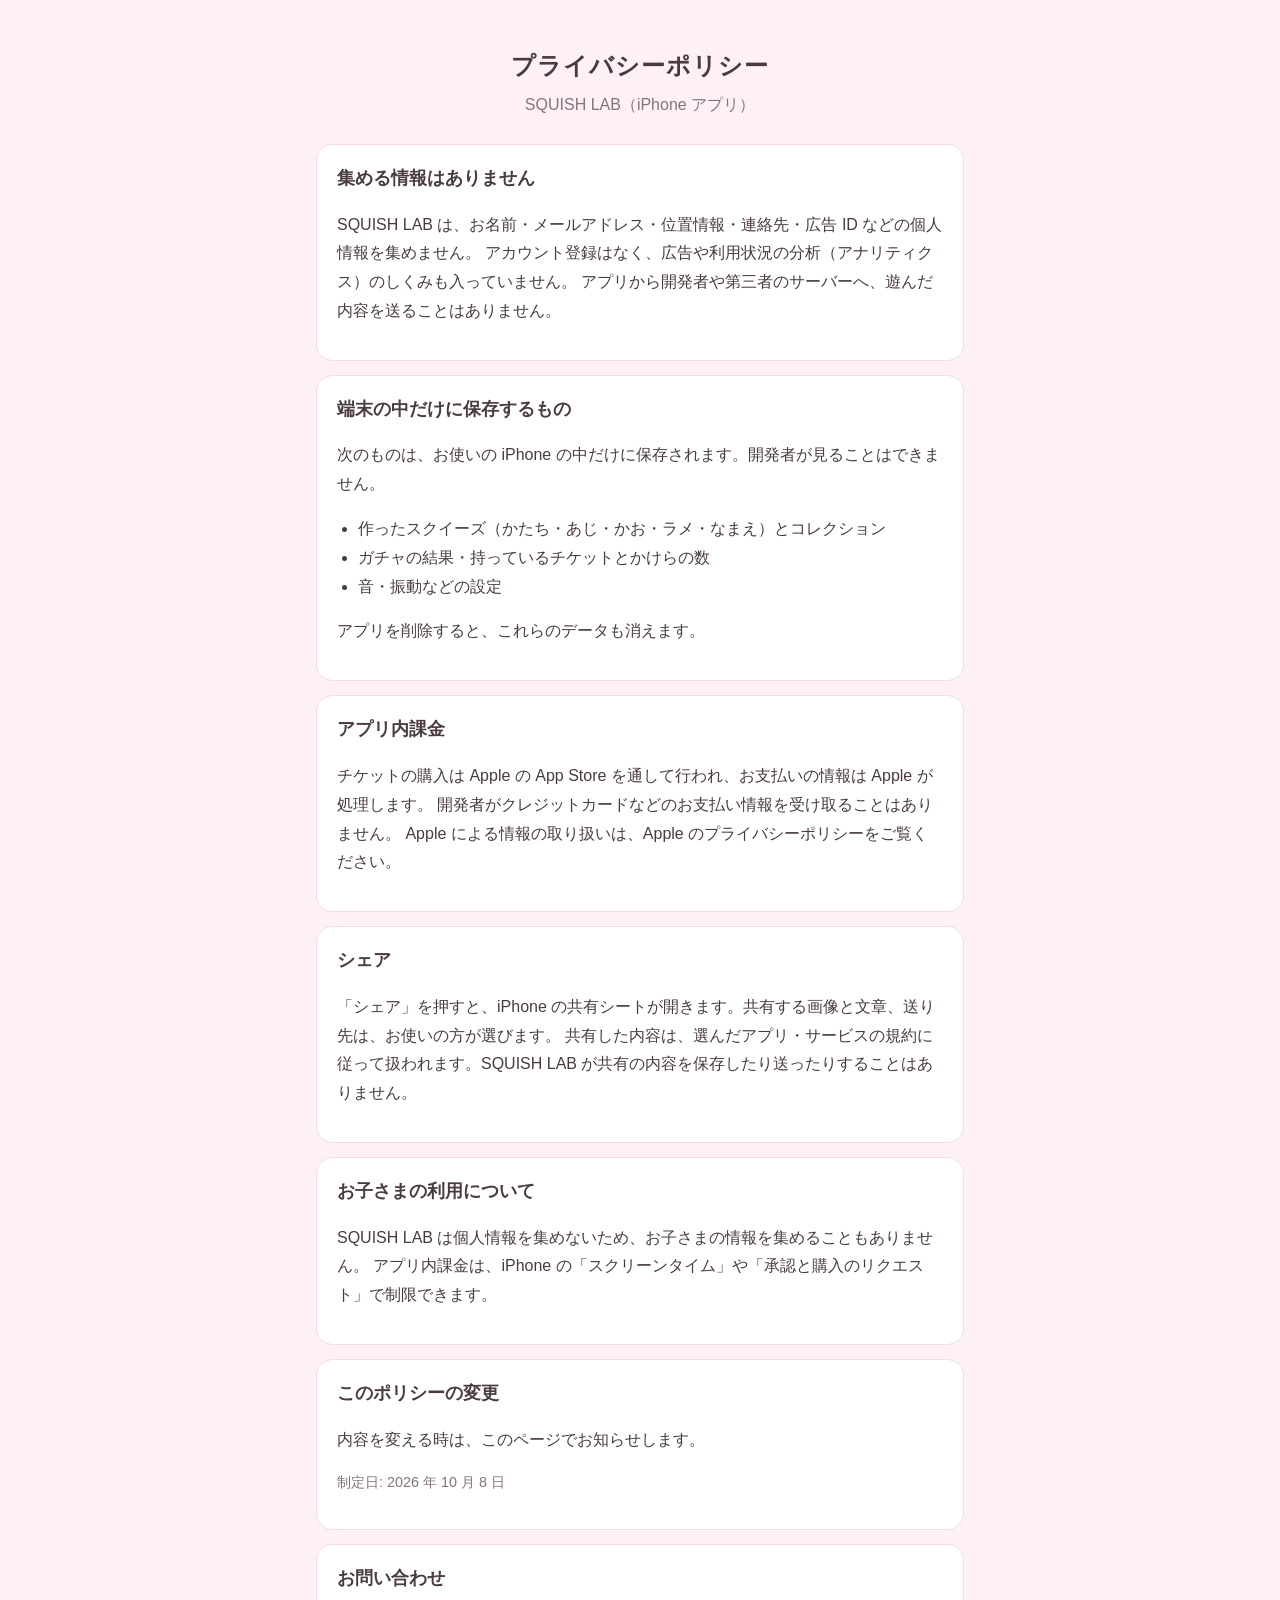
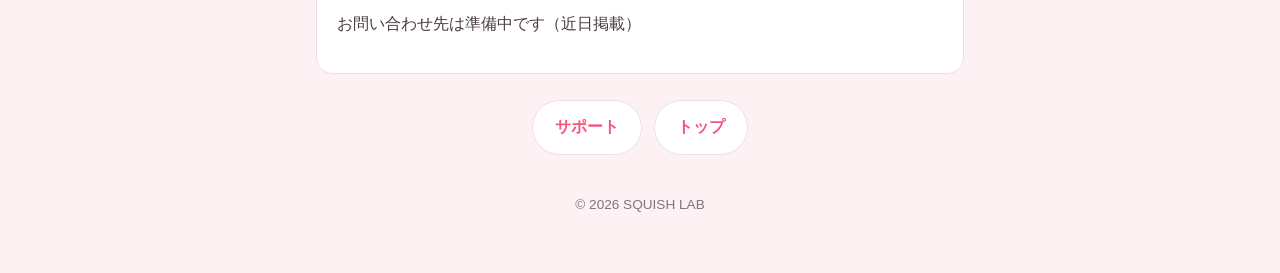
==== privacy.html @ 9c4bca0d "SQUISH LAB の公開ページ（トップ・サポート・プライバシーポリシー） Co-Authored-By: Claude Opus 5.5 <noreply@anthropic.com>" ====
<!doctype html>
<html lang="ja">
<head>
<meta charset="utf-8">
<meta name="viewport" content="width=device-width, initial-scale=1">
<title>プライバシーポリシー | SQUISH LAB</title>
<link rel="icon" href="icon.png">
<link rel="stylesheet" href="style.css">
</head>
<body>
<main>
  <header class="top">
    <h1>プライバシーポリシー</h1>
    <p class="lead">SQUISH LAB（iPhone アプリ）</p>
  </header>

  <section>
    <h2>集める情報はありません</h2>
    <p>SQUISH LAB は、お名前・メールアドレス・位置情報・連絡先・広告 ID などの個人情報を集めません。
      アカウント登録はなく、広告や利用状況の分析（アナリティクス）のしくみも入っていません。
      アプリから開発者や第三者のサーバーへ、遊んだ内容を送ることはありません。</p>
  </section>

  <section>
    <h2>端末の中だけに保存するもの</h2>
    <p>次のものは、お使いの iPhone の中だけに保存されます。開発者が見ることはできません。</p>
    <ul>
      <li>作ったスクイーズ（かたち・あじ・かお・ラメ・なまえ）とコレクション</li>
      <li>ガチャの結果・持っているチケットとかけらの数</li>
      <li>音・振動などの設定</li>
    </ul>
    <p>アプリを削除すると、これらのデータも消えます。</p>
  </section>

  <section>
    <h2>アプリ内課金</h2>
    <p>チケットの購入は Apple の App Store を通して行われ、お支払いの情報は Apple が処理します。
      開発者がクレジットカードなどのお支払い情報を受け取ることはありません。
      Apple による情報の取り扱いは、Apple のプライバシーポリシーをご覧ください。</p>
  </section>

  <section>
    <h2>シェア</h2>
    <p>「シェア」を押すと、iPhone の共有シートが開きます。共有する画像と文章、送り先は、お使いの方が選びます。
      共有した内容は、選んだアプリ・サービスの規約に従って扱われます。SQUISH LAB が共有の内容を保存したり送ったりすることはありません。</p>
  </section>

  <section>
    <h2>お子さまの利用について</h2>
    <p>SQUISH LAB は個人情報を集めないため、お子さまの情報を集めることもありません。
      アプリ内課金は、iPhone の「スクリーンタイム」や「承認と購入のリクエスト」で制限できます。</p>
  </section>

  <section>
    <h2>このポリシーの変更</h2>
    <p>内容を変える時は、このページでお知らせします。</p>
    <p class="muted">制定日: 2026 年 10 月 8 日</p>
  </section>

  <section>
    <h2>お問い合わせ</h2>
    <p>お問い合わせ先は準備中です（近日掲載）</p><!-- TODO: サポートのメールアドレスが決まったら mailto リンクに置き換える -->
  </section>

  <nav class="links">
    <a class="button soft" href="support.html">サポート</a>
    <a class="button soft" href="index.html">トップ</a>
  </nav>
  <footer>© 2026 SQUISH LAB</footer>
</main>
</body>
</html>
---- style.css ----
/* SQUISH LAB — サポートページ共通（アプリと同じやさしいピンク） */
:root {
  --bg: #fdf1f3;
  --card: #ffffff;
  --ink: #4a3b40;
  --sub: #85737a;
  --accent: #f0567e;
  --line: #f3dde3;
}
@media (prefers-color-scheme: dark) {
  :root { --bg: #241b1e; --card: #30252a; --ink: #f6eaee; --sub: #c4b1b8; --accent: #ff7a9c; --line: #43343a; }
}
* { box-sizing: border-box; }
html { -webkit-text-size-adjust: 100%; }
body {
  margin: 0; background: var(--bg); color: var(--ink);
  font-family: -apple-system, BlinkMacSystemFont, "Hiragino Sans", "Hiragino Kaku Gothic ProN", "Noto Sans JP", sans-serif;
  line-height: 1.8; font-size: 16px;
}
main { max-width: 680px; margin: 0 auto; padding: 32px 16px 56px; }
header.top { text-align: center; margin-bottom: 24px; }
header.top img { width: 96px; height: 96px; border-radius: 22px; box-shadow: 0 6px 20px rgba(240, 86, 126, .18); }
h1 { font-size: 1.5rem; margin: 12px 0 4px; letter-spacing: .04em; }
h2 { font-size: 1.1rem; margin: 0 0 8px; }
.lead { color: var(--sub); margin: 0; }
section, details { background: var(--card); border: 1px solid var(--line); border-radius: 16px; padding: 18px 20px; margin: 14px 0; }
details summary { cursor: pointer; font-weight: 600; list-style: none; }
details summary::-webkit-details-marker { display: none; }
details summary::before { content: "＋"; color: var(--accent); margin-right: 8px; }
details[open] summary::before { content: "－"; }
details p, details ul { margin: 10px 0 0; }
ul { padding-left: 1.3em; }
a { color: var(--accent); }
.button { display: inline-block; background: var(--accent); color: #fff; text-decoration: none; font-weight: 600; padding: 12px 22px; border-radius: 999px; margin: 6px 4px; }
.button.soft { background: var(--card); color: var(--accent); border: 1px solid var(--line); }
nav.links { text-align: center; margin-top: 20px; }
footer { text-align: center; color: var(--sub); font-size: .85rem; margin-top: 32px; }
table { border-collapse: collapse; width: 100%; font-size: .95rem; }
td, th { border-bottom: 1px solid var(--line); padding: 6px 4px; text-align: left; }
.muted { color: var(--sub); font-size: .9rem; }
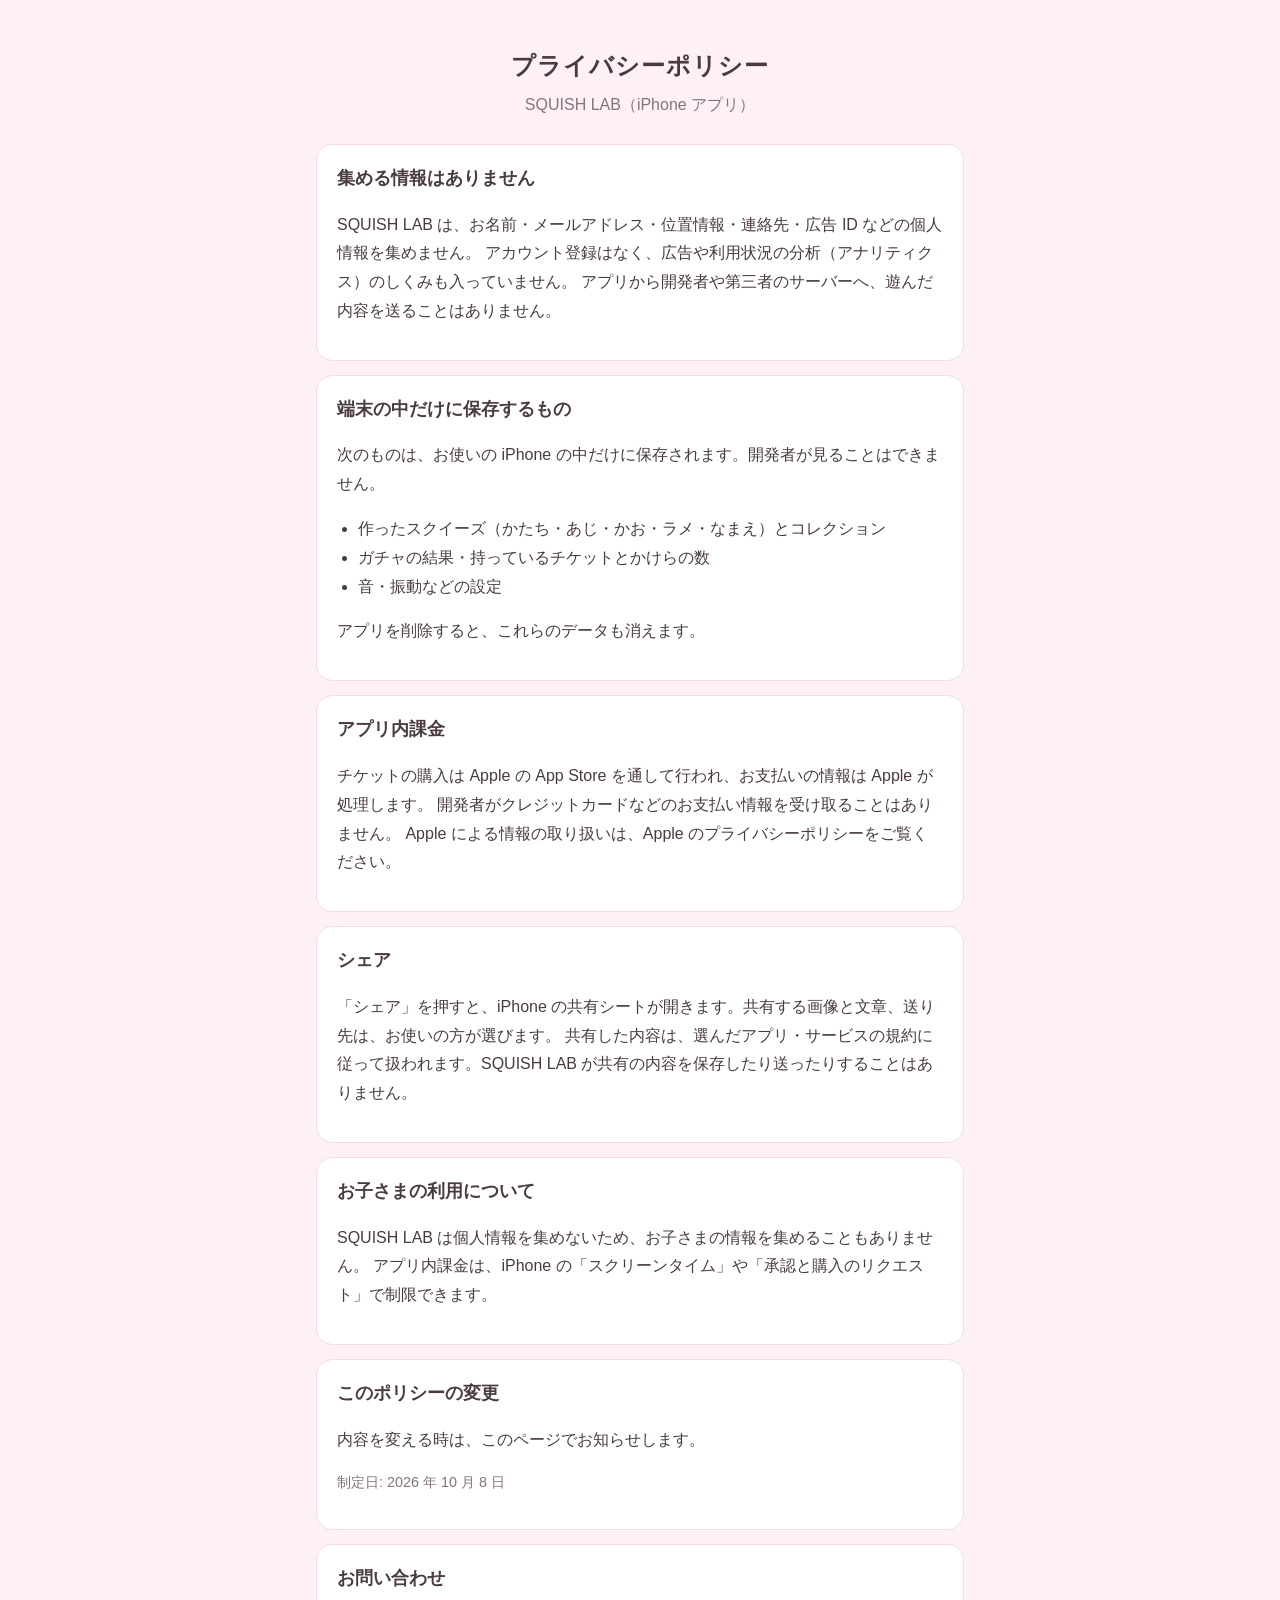
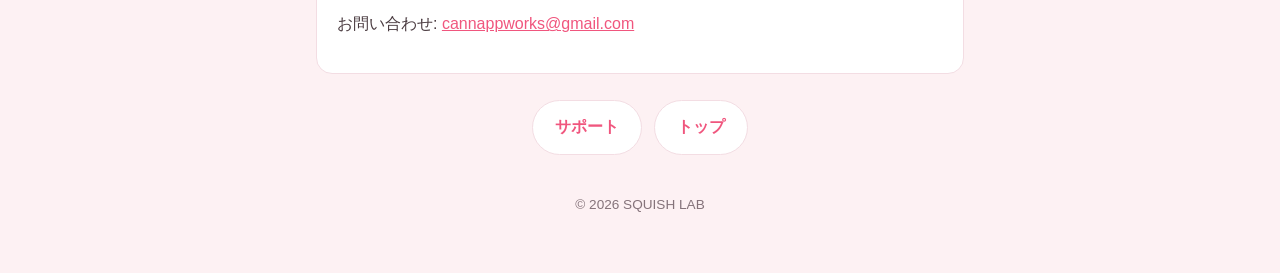
==== commit 68c14329: "問い合わせ先のメールアドレスを掲載" ====
--- a/privacy.html
+++ b/privacy.html
@@ -59,7 +59,7 @@
 
   <section>
     <h2>お問い合わせ</h2>
-    <p>お問い合わせ先は準備中です（近日掲載）</p><!-- TODO: サポートのメールアドレスが決まったら mailto リンクに置き換える -->
+    <p>お問い合わせ: <a href="mailto:cannappworks@gmail.com?subject=SQUISH%20LAB">cannappworks@gmail.com</a></p>
   </section>
 
   <nav class="links">
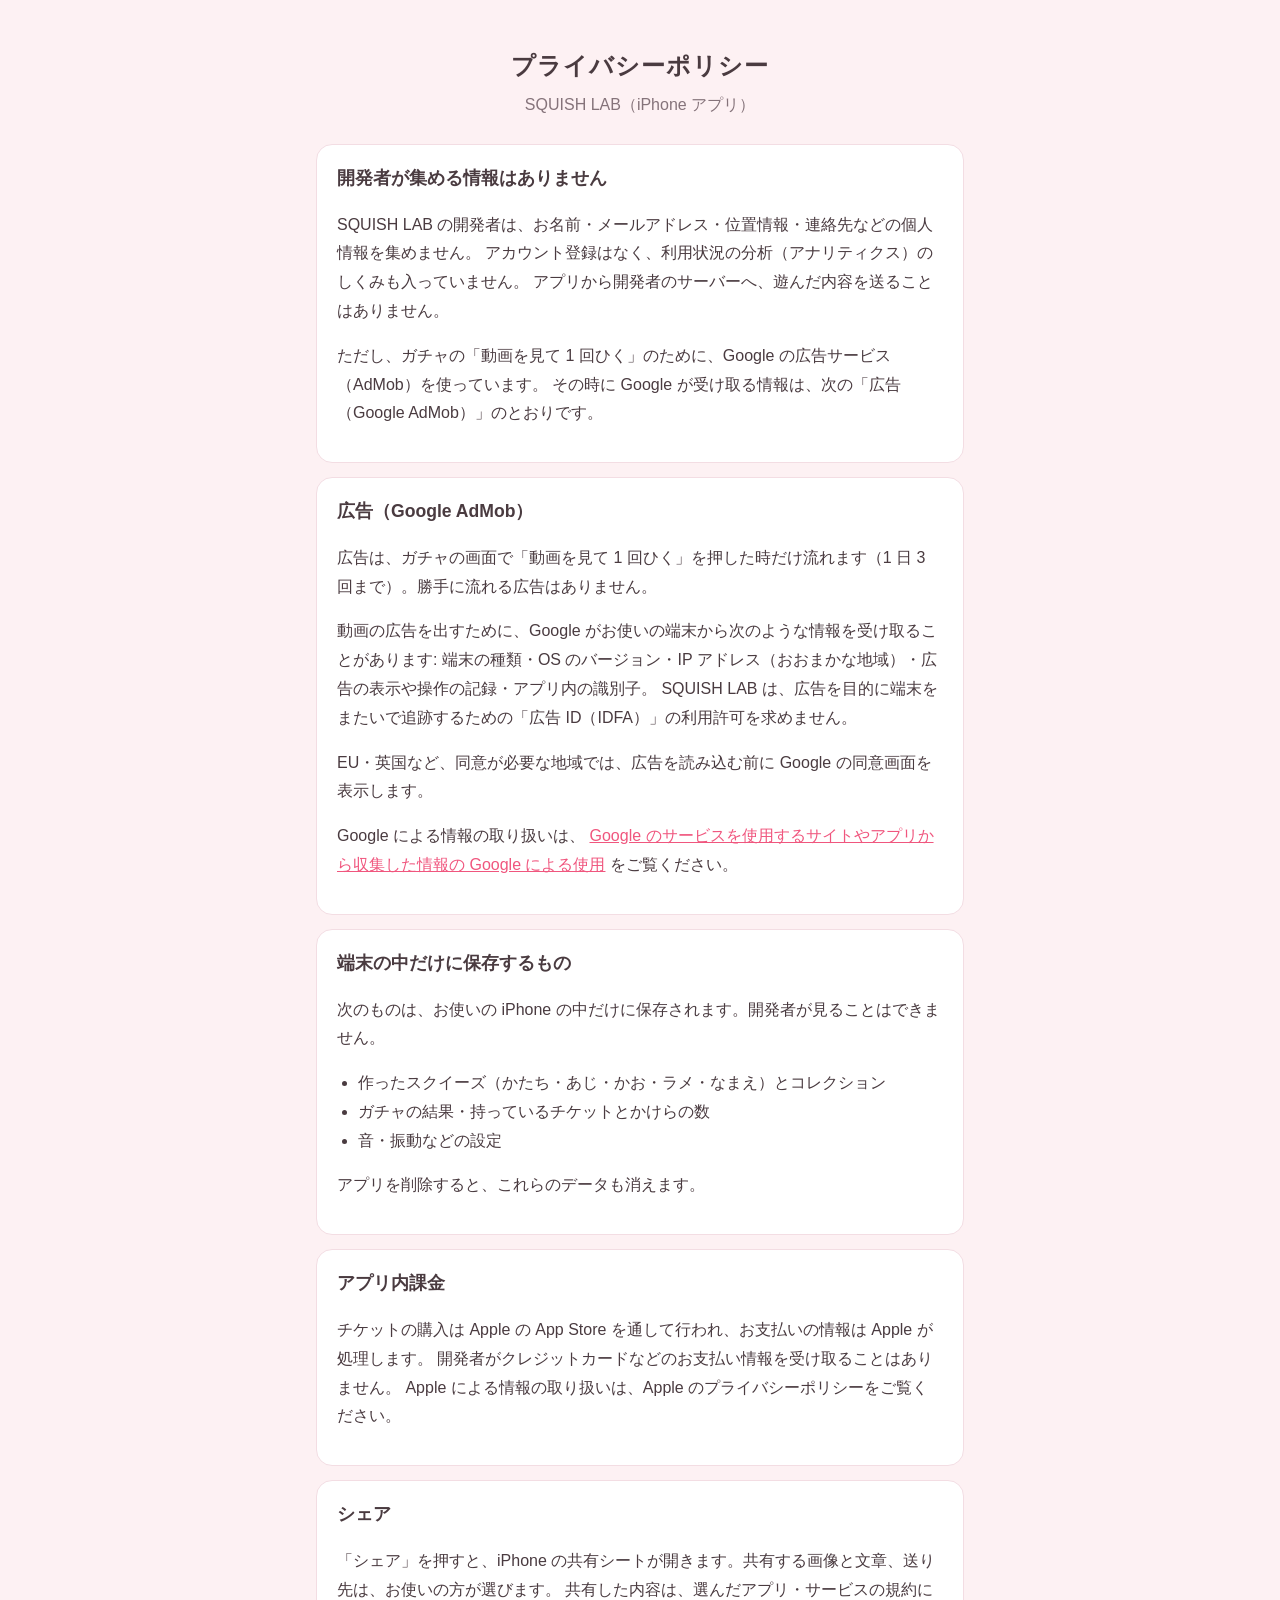
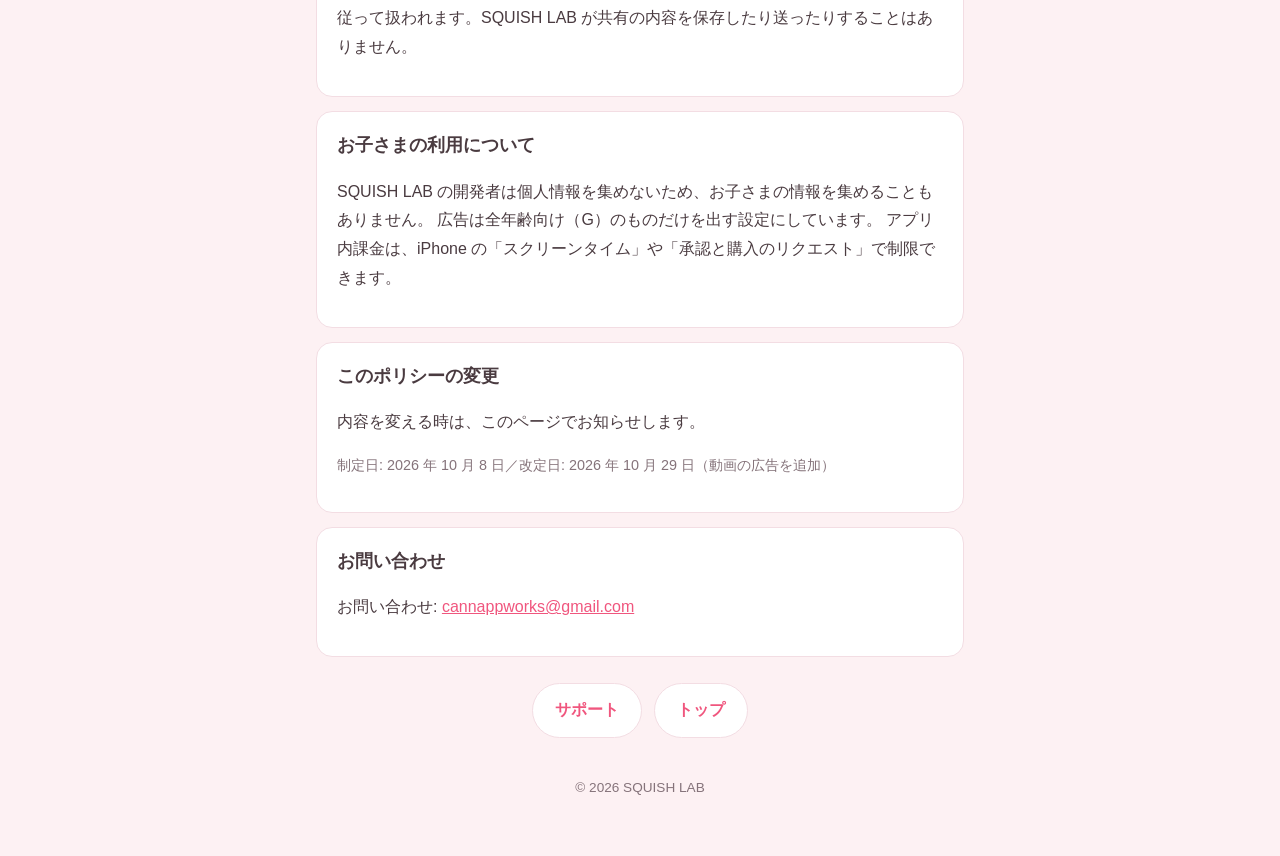
==== commit bfc8c835: "プライバシーポリシー: ガチャの「動画を見て 1 回ひく」（Google AdMob）を追加 Co-Authored-By: Claude Opus 5.5 <noreply@anthropic.co" ====
--- a/privacy.html
+++ b/privacy.html
@@ -15,10 +15,24 @@
   </header>
 
   <section>
-    <h2>集める情報はありません</h2>
-    <p>SQUISH LAB は、お名前・メールアドレス・位置情報・連絡先・広告 ID などの個人情報を集めません。
-      アカウント登録はなく、広告や利用状況の分析（アナリティクス）のしくみも入っていません。
-      アプリから開発者や第三者のサーバーへ、遊んだ内容を送ることはありません。</p>
+    <h2>開発者が集める情報はありません</h2>
+    <p>SQUISH LAB の開発者は、お名前・メールアドレス・位置情報・連絡先などの個人情報を集めません。
+      アカウント登録はなく、利用状況の分析（アナリティクス）のしくみも入っていません。
+      アプリから開発者のサーバーへ、遊んだ内容を送ることはありません。</p>
+    <p>ただし、ガチャの「動画を見て 1 回ひく」のために、Google の広告サービス（AdMob）を使っています。
+      その時に Google が受け取る情報は、次の「広告（Google AdMob）」のとおりです。</p>
+  </section>
+
+  <section>
+    <h2>広告（Google AdMob）</h2>
+    <p>広告は、ガチャの画面で「動画を見て 1 回ひく」を押した時だけ流れます（1 日 3 回まで）。勝手に流れる広告はありません。</p>
+    <p>動画の広告を出すために、Google がお使いの端末から次のような情報を受け取ることがあります:
+      端末の種類・OS のバージョン・IP アドレス（おおまかな地域）・広告の表示や操作の記録・アプリ内の識別子。
+      SQUISH LAB は、広告を目的に端末をまたいで追跡するための「広告 ID（IDFA）」の利用許可を求めません。</p>
+    <p>EU・英国など、同意が必要な地域では、広告を読み込む前に Google の同意画面を表示します。</p>
+    <p>Google による情報の取り扱いは、
+      <a href="https://policies.google.com/technologies/partner-sites?hl=ja">Google のサービスを使用するサイトやアプリから収集した情報の Google による使用</a>
+      をご覧ください。</p>
   </section>
 
   <section>
@@ -47,14 +61,15 @@
 
   <section>
     <h2>お子さまの利用について</h2>
-    <p>SQUISH LAB は個人情報を集めないため、お子さまの情報を集めることもありません。
+    <p>SQUISH LAB の開発者は個人情報を集めないため、お子さまの情報を集めることもありません。
+      広告は全年齢向け（G）のものだけを出す設定にしています。
       アプリ内課金は、iPhone の「スクリーンタイム」や「承認と購入のリクエスト」で制限できます。</p>
   </section>
 
   <section>
     <h2>このポリシーの変更</h2>
     <p>内容を変える時は、このページでお知らせします。</p>
-    <p class="muted">制定日: 2026 年 10 月 8 日</p>
+    <p class="muted">制定日: 2026 年 10 月 8 日／改定日: 2026 年 10 月 29 日（動画の広告を追加）</p>
   </section>
 
   <section>
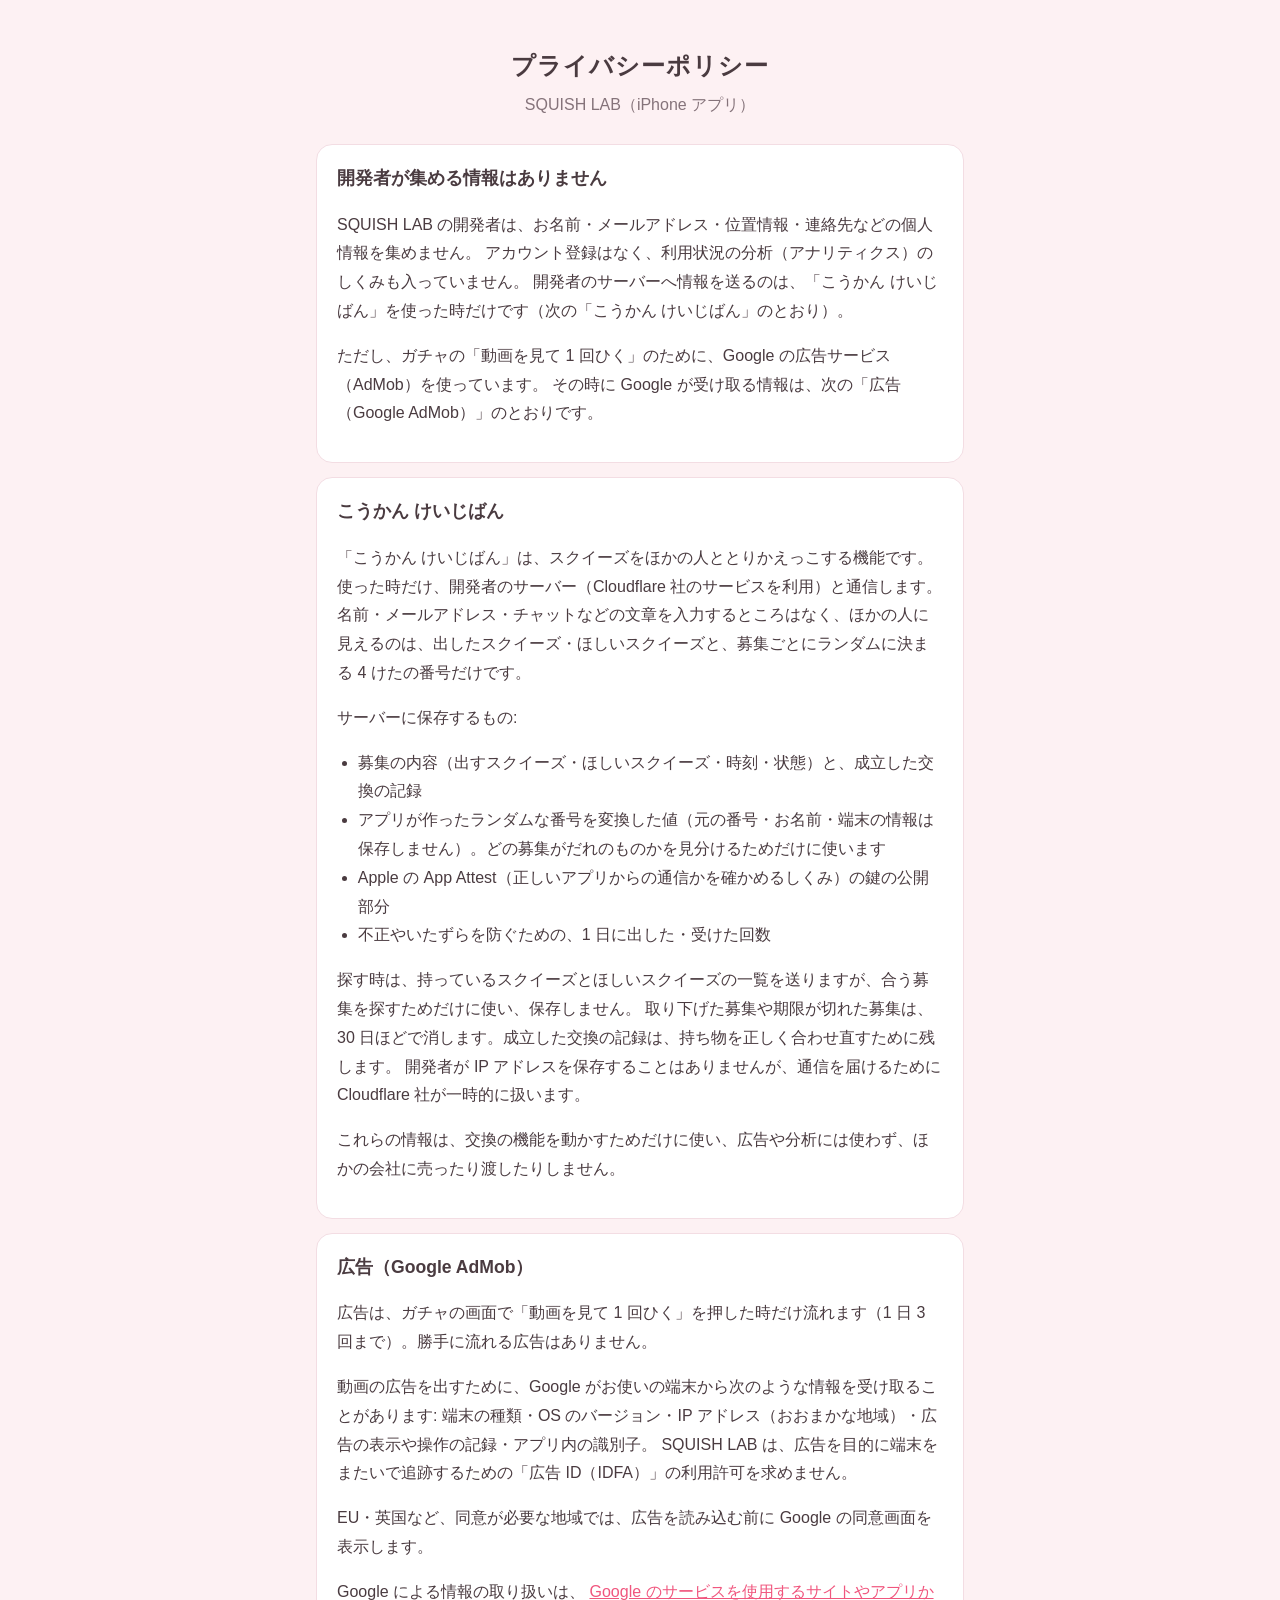
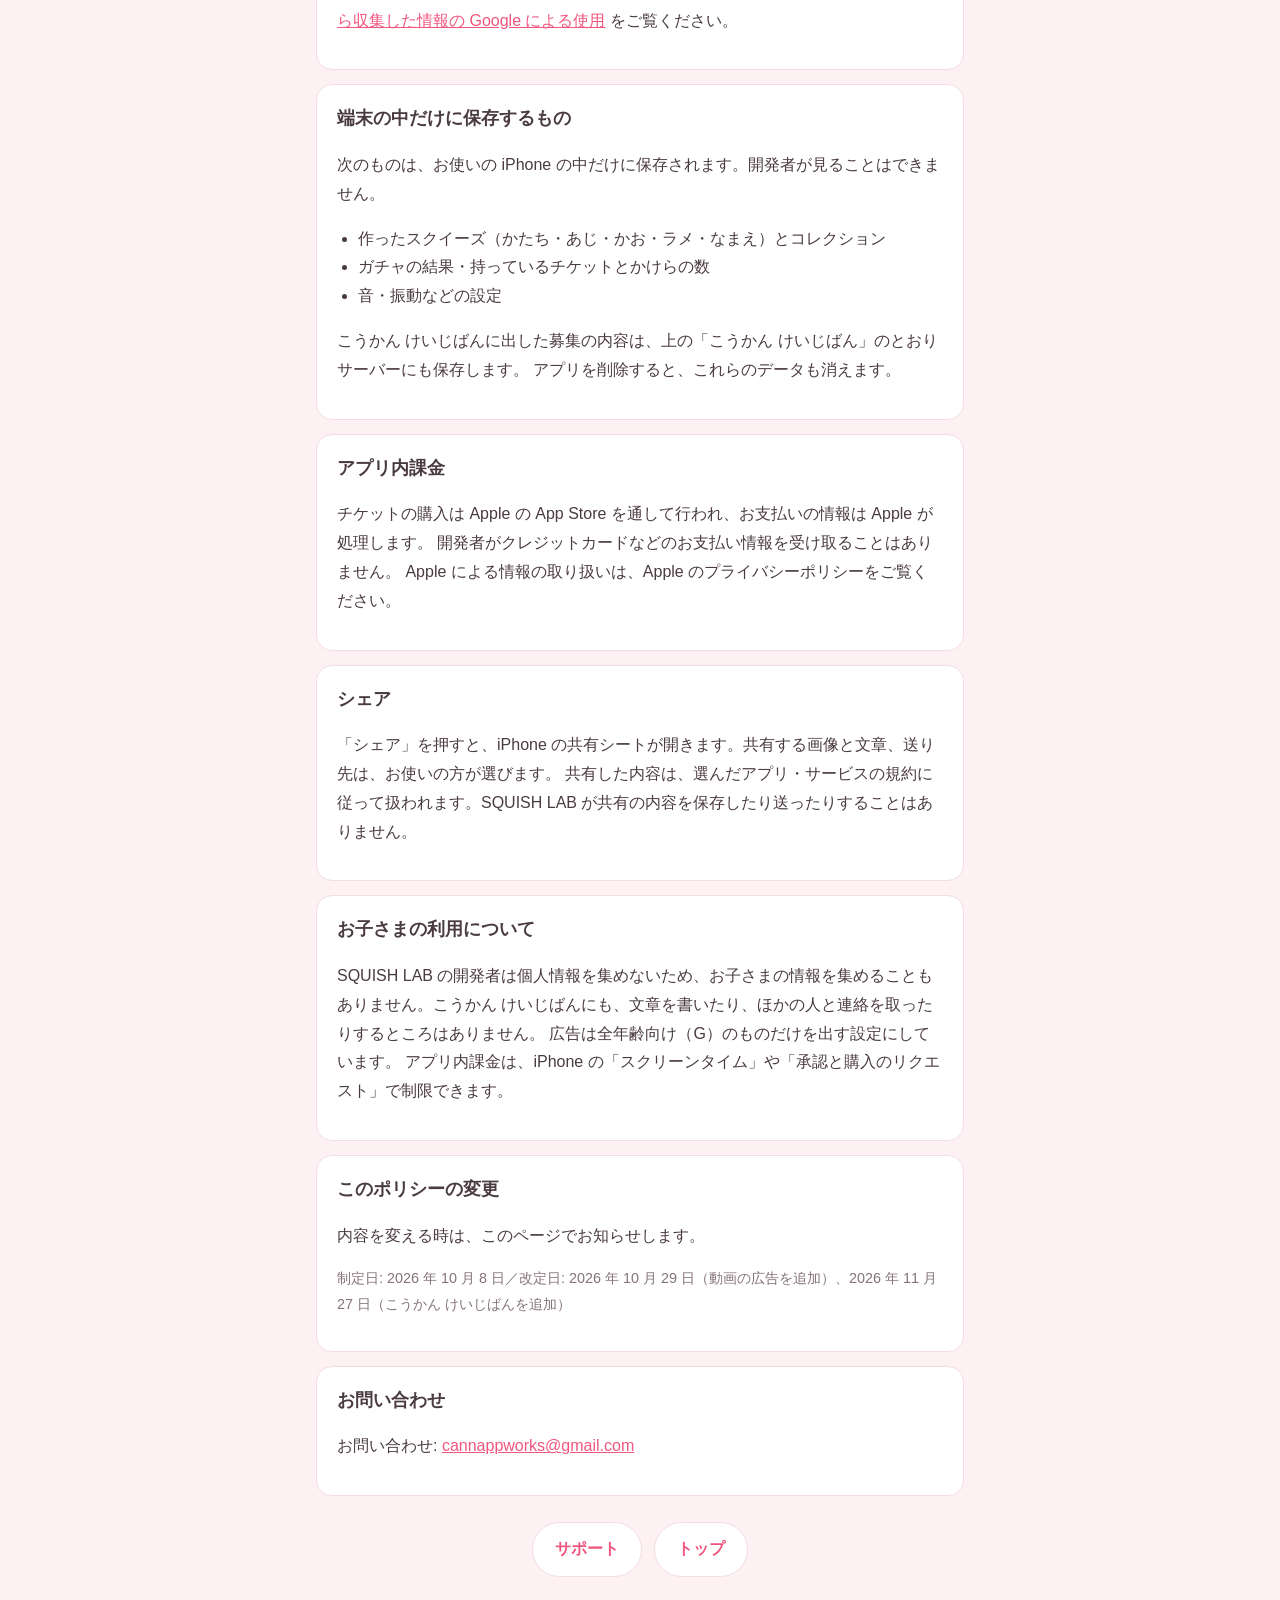
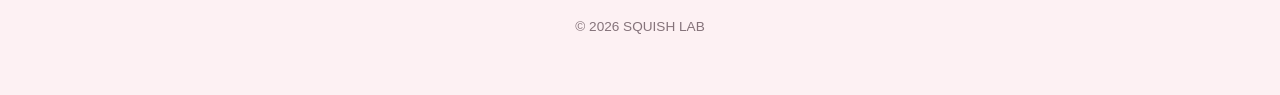
==== commit c5a45d4a: "プライバシーポリシー: こうかん けいじばん（交換掲示板）の項目を追加（アプリの配信に合わせて公開） Co-Authored-By: Claude Opus 5.5 <noreply@anthropi" ====
--- a/privacy.html
+++ b/privacy.html
@@ -18,9 +18,26 @@
     <h2>開発者が集める情報はありません</h2>
     <p>SQUISH LAB の開発者は、お名前・メールアドレス・位置情報・連絡先などの個人情報を集めません。
       アカウント登録はなく、利用状況の分析（アナリティクス）のしくみも入っていません。
-      アプリから開発者のサーバーへ、遊んだ内容を送ることはありません。</p>
+      開発者のサーバーへ情報を送るのは、「こうかん けいじばん」を使った時だけです（次の「こうかん けいじばん」のとおり）。</p>
     <p>ただし、ガチャの「動画を見て 1 回ひく」のために、Google の広告サービス（AdMob）を使っています。
       その時に Google が受け取る情報は、次の「広告（Google AdMob）」のとおりです。</p>
+  </section>
+
+  <section>
+    <h2>こうかん けいじばん</h2>
+    <p>「こうかん けいじばん」は、スクイーズをほかの人ととりかえっこする機能です。使った時だけ、開発者のサーバー（Cloudflare 社のサービスを利用）と通信します。
+      名前・メールアドレス・チャットなどの文章を入力するところはなく、ほかの人に見えるのは、出したスクイーズ・ほしいスクイーズと、募集ごとにランダムに決まる 4 けたの番号だけです。</p>
+    <p>サーバーに保存するもの:</p>
+    <ul>
+      <li>募集の内容（出すスクイーズ・ほしいスクイーズ・時刻・状態）と、成立した交換の記録</li>
+      <li>アプリが作ったランダムな番号を変換した値（元の番号・お名前・端末の情報は保存しません）。どの募集がだれのものかを見分けるためだけに使います</li>
+      <li>Apple の App Attest（正しいアプリからの通信かを確かめるしくみ）の鍵の公開部分</li>
+      <li>不正やいたずらを防ぐための、1 日に出した・受けた回数</li>
+    </ul>
+    <p>探す時は、持っているスクイーズとほしいスクイーズの一覧を送りますが、合う募集を探すためだけに使い、保存しません。
+      取り下げた募集や期限が切れた募集は、30 日ほどで消します。成立した交換の記録は、持ち物を正しく合わせ直すために残します。
+      開発者が IP アドレスを保存することはありませんが、通信を届けるために Cloudflare 社が一時的に扱います。</p>
+    <p>これらの情報は、交換の機能を動かすためだけに使い、広告や分析には使わず、ほかの会社に売ったり渡したりしません。</p>
   </section>
 
   <section>
@@ -43,7 +60,8 @@
       <li>ガチャの結果・持っているチケットとかけらの数</li>
       <li>音・振動などの設定</li>
     </ul>
-    <p>アプリを削除すると、これらのデータも消えます。</p>
+    <p>こうかん けいじばんに出した募集の内容は、上の「こうかん けいじばん」のとおりサーバーにも保存します。
+      アプリを削除すると、これらのデータも消えます。</p>
   </section>
 
   <section>
@@ -61,7 +79,7 @@
 
   <section>
     <h2>お子さまの利用について</h2>
-    <p>SQUISH LAB の開発者は個人情報を集めないため、お子さまの情報を集めることもありません。
+    <p>SQUISH LAB の開発者は個人情報を集めないため、お子さまの情報を集めることもありません。こうかん けいじばんにも、文章を書いたり、ほかの人と連絡を取ったりするところはありません。
       広告は全年齢向け（G）のものだけを出す設定にしています。
       アプリ内課金は、iPhone の「スクリーンタイム」や「承認と購入のリクエスト」で制限できます。</p>
   </section>
@@ -69,7 +87,7 @@
   <section>
     <h2>このポリシーの変更</h2>
     <p>内容を変える時は、このページでお知らせします。</p>
-    <p class="muted">制定日: 2026 年 10 月 8 日／改定日: 2026 年 10 月 29 日（動画の広告を追加）</p>
+    <p class="muted">制定日: 2026 年 10 月 8 日／改定日: 2026 年 10 月 29 日（動画の広告を追加）、2026 年 11 月 27 日（こうかん けいじばんを追加）</p>
   </section>
 
   <section>
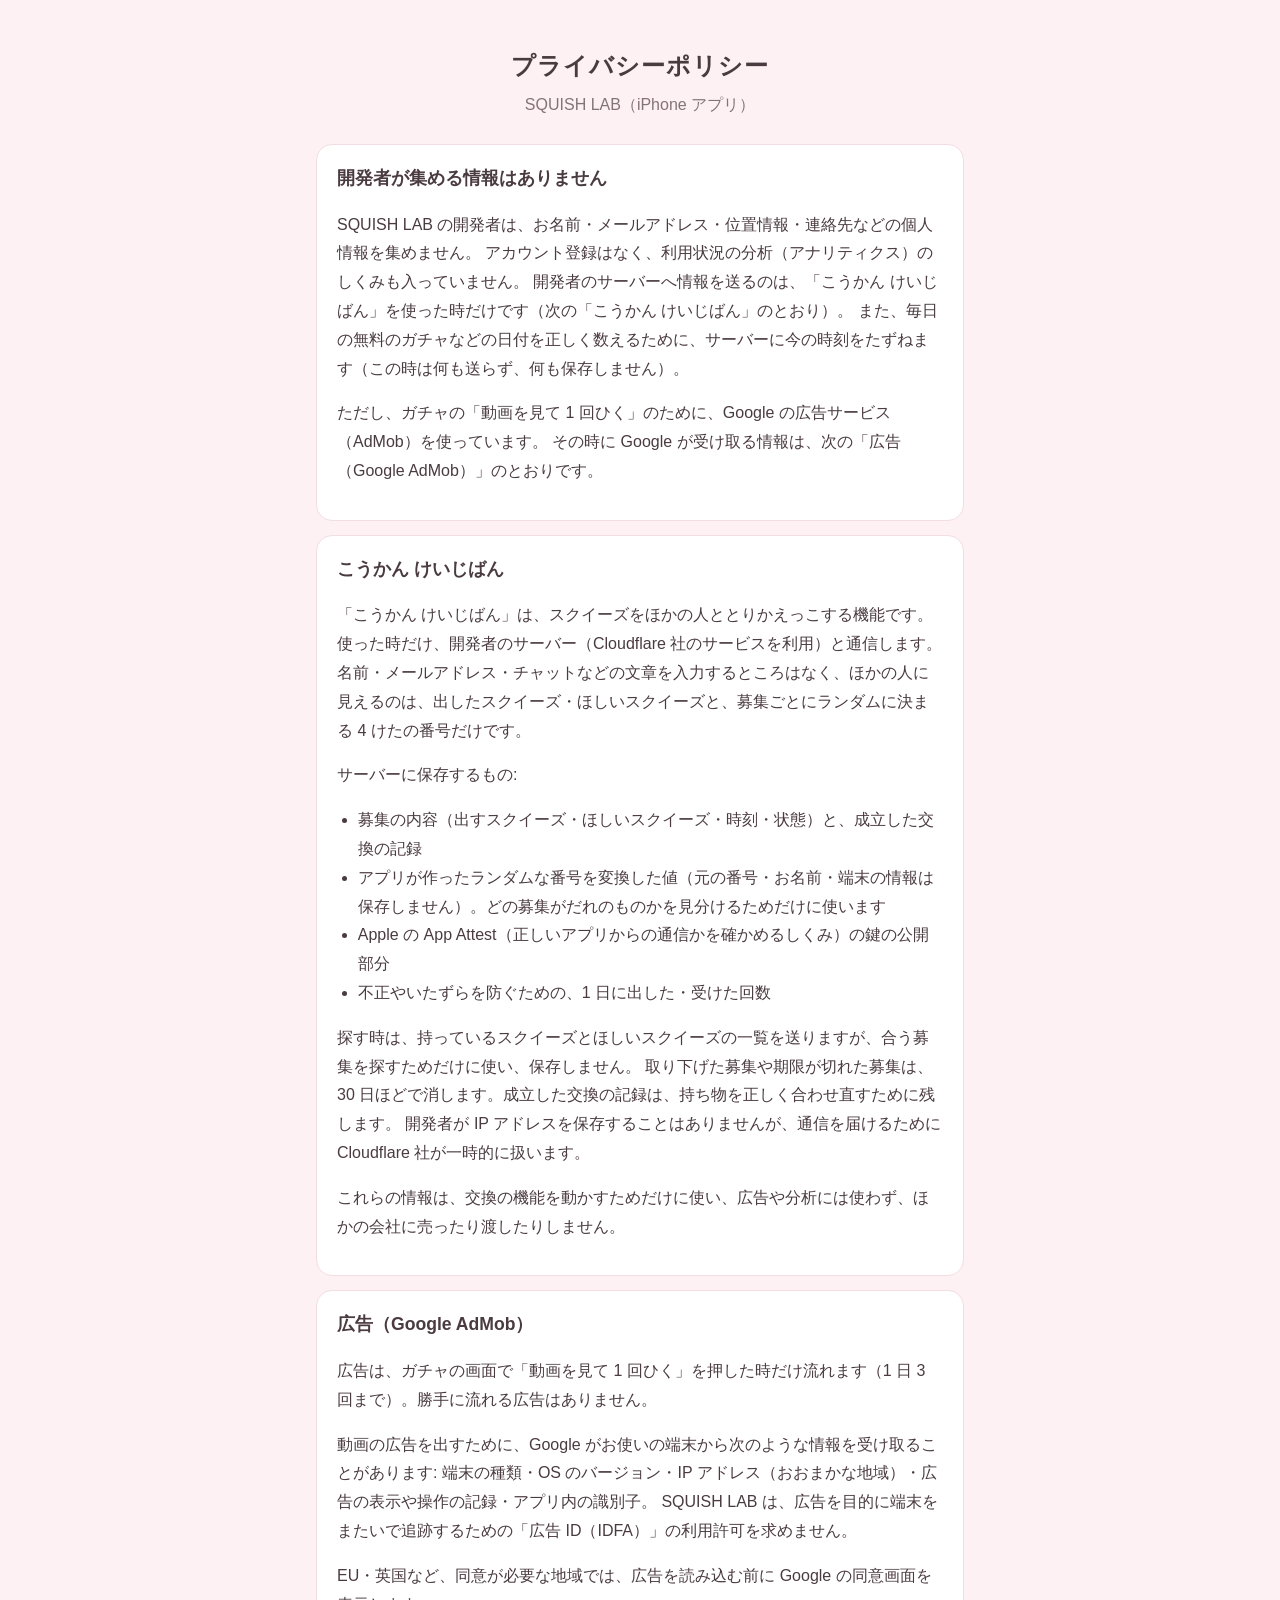
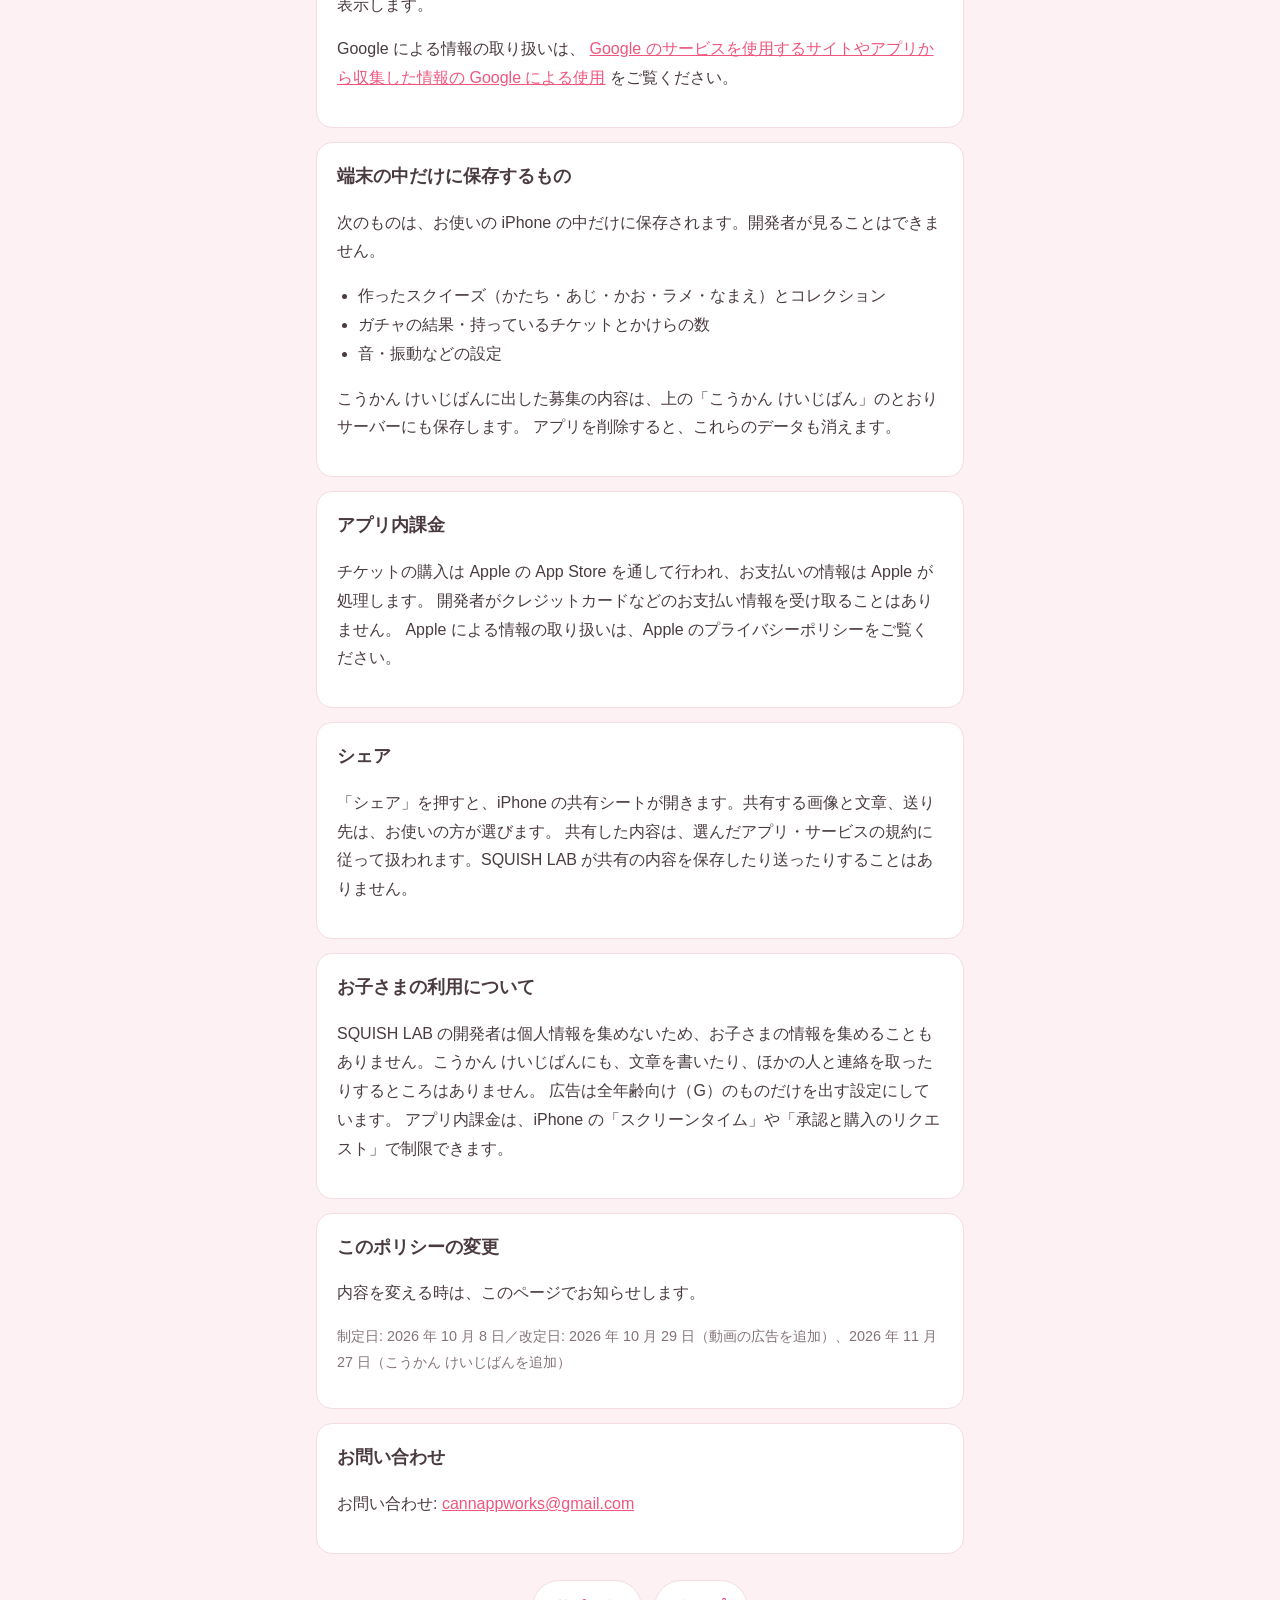
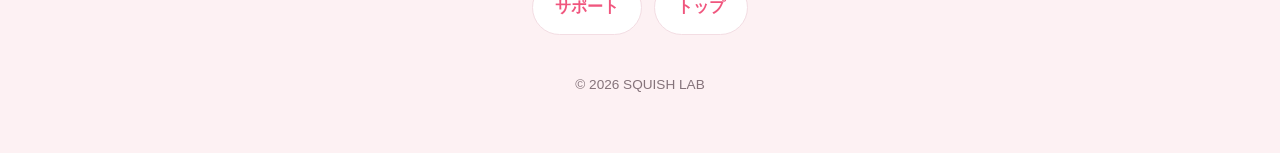
==== commit ad923e69: "プライバシーポリシー: 時刻をたずねる通信（何も送らない・保存しない）を追記 Co-Authored-By: Claude Opus 5.5 <noreply@anthropic.com>" ====
--- a/privacy.html
+++ b/privacy.html
@@ -18,7 +18,8 @@
     <h2>開発者が集める情報はありません</h2>
     <p>SQUISH LAB の開発者は、お名前・メールアドレス・位置情報・連絡先などの個人情報を集めません。
       アカウント登録はなく、利用状況の分析（アナリティクス）のしくみも入っていません。
-      開発者のサーバーへ情報を送るのは、「こうかん けいじばん」を使った時だけです（次の「こうかん けいじばん」のとおり）。</p>
+      開発者のサーバーへ情報を送るのは、「こうかん けいじばん」を使った時だけです（次の「こうかん けいじばん」のとおり）。
+      また、毎日の無料のガチャなどの日付を正しく数えるために、サーバーに今の時刻をたずねます（この時は何も送らず、何も保存しません）。</p>
     <p>ただし、ガチャの「動画を見て 1 回ひく」のために、Google の広告サービス（AdMob）を使っています。
       その時に Google が受け取る情報は、次の「広告（Google AdMob）」のとおりです。</p>
   </section>
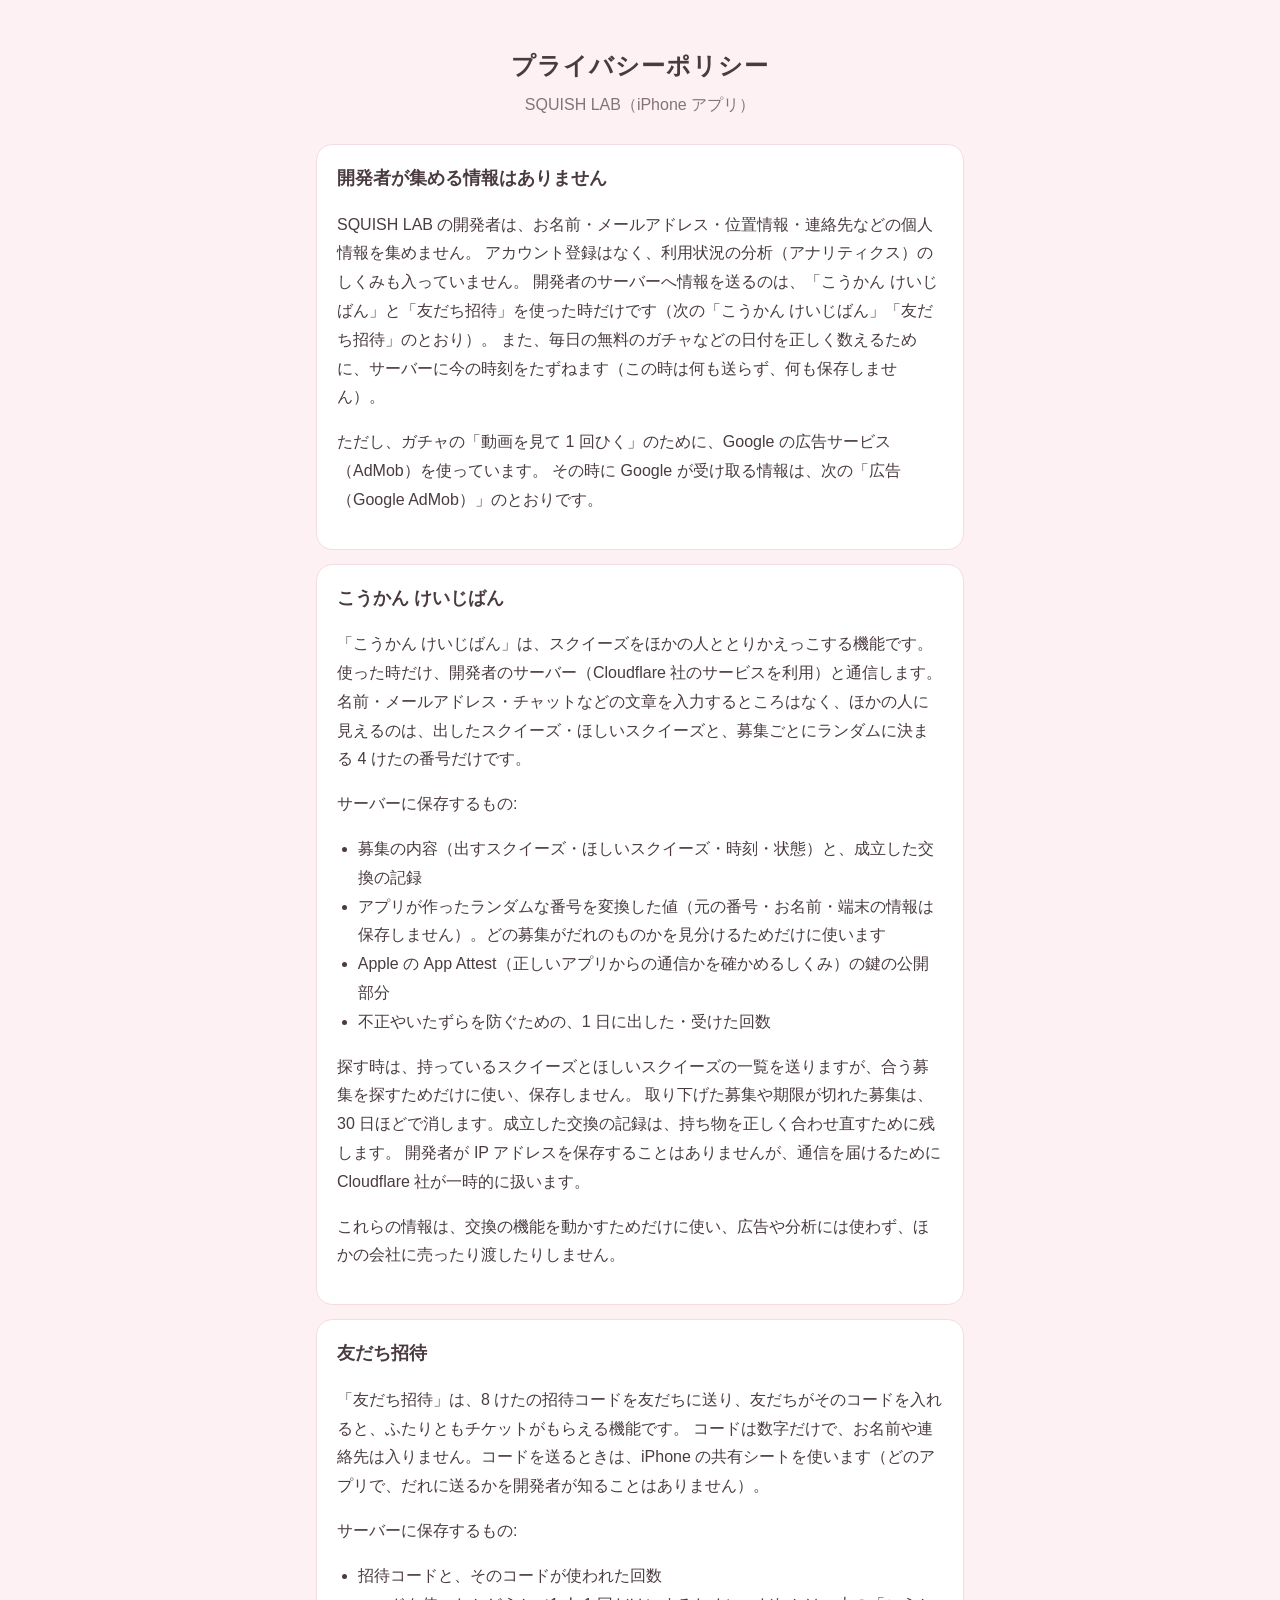
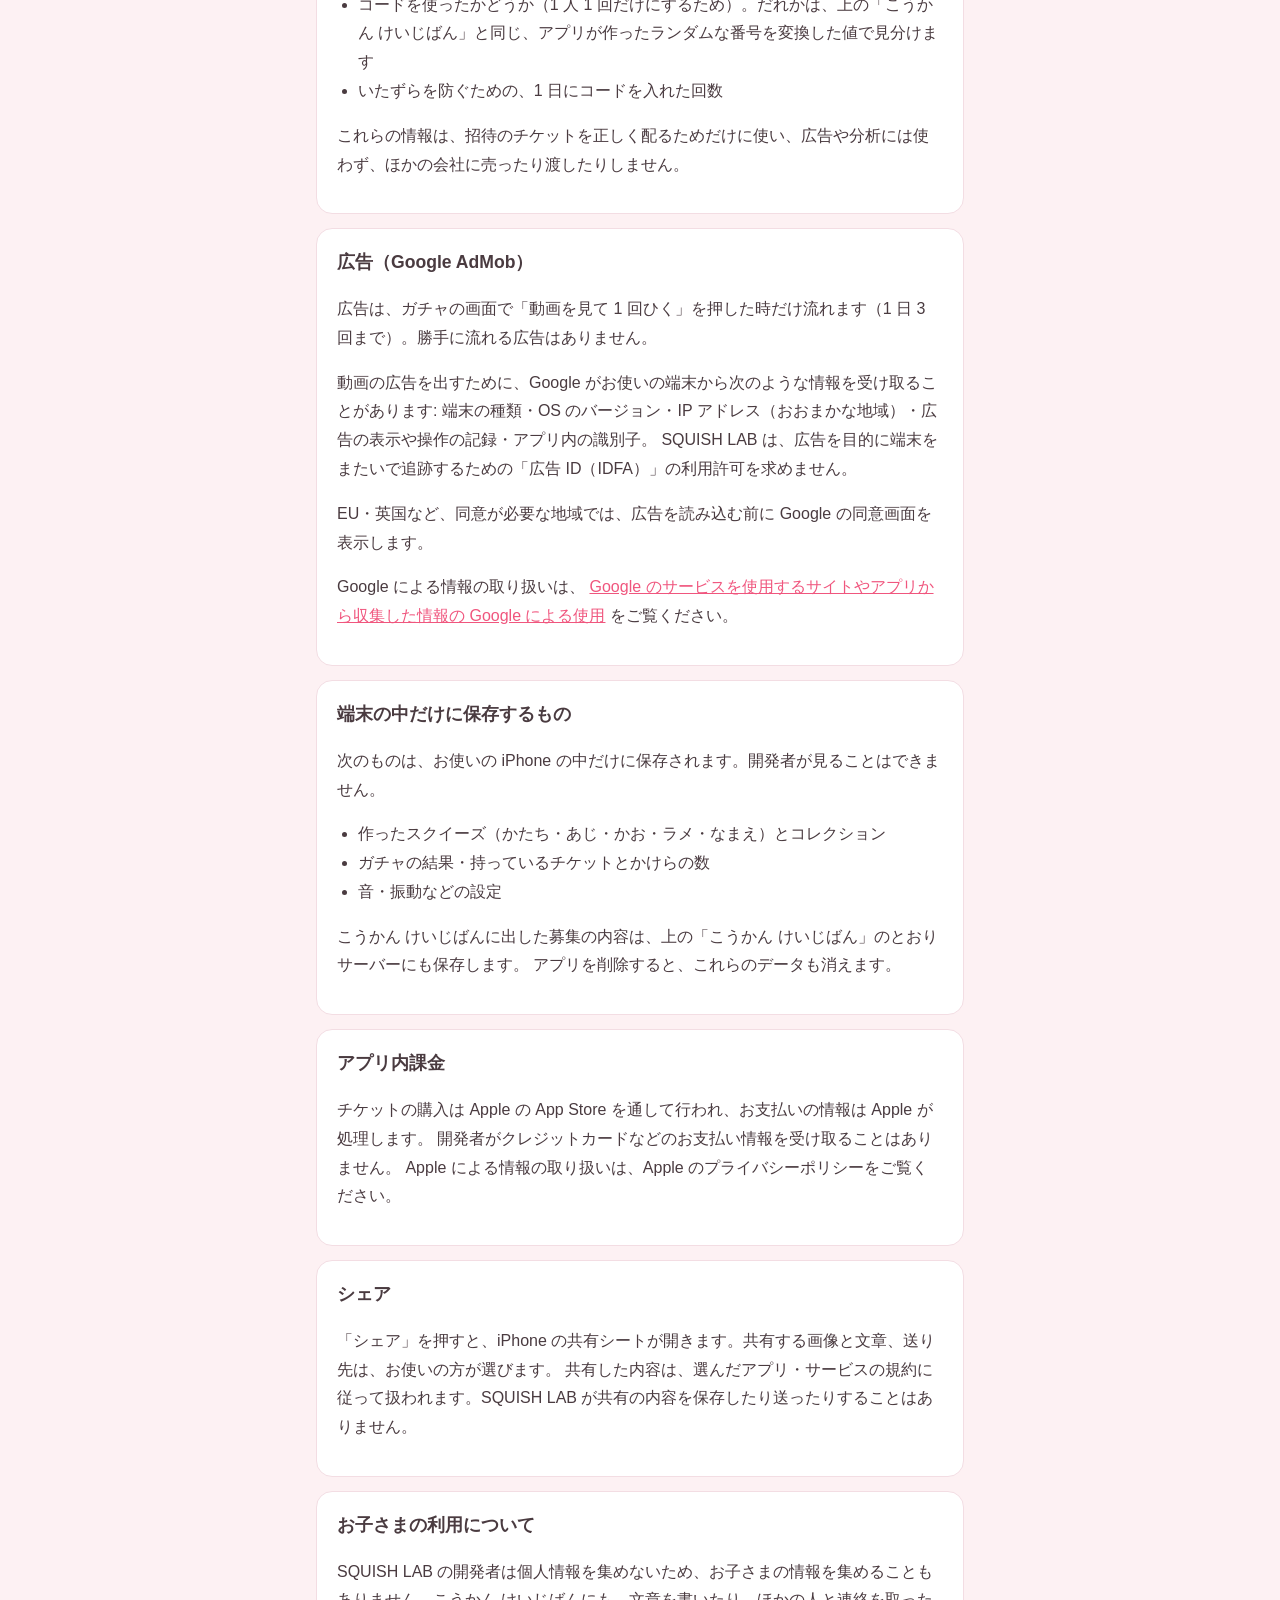
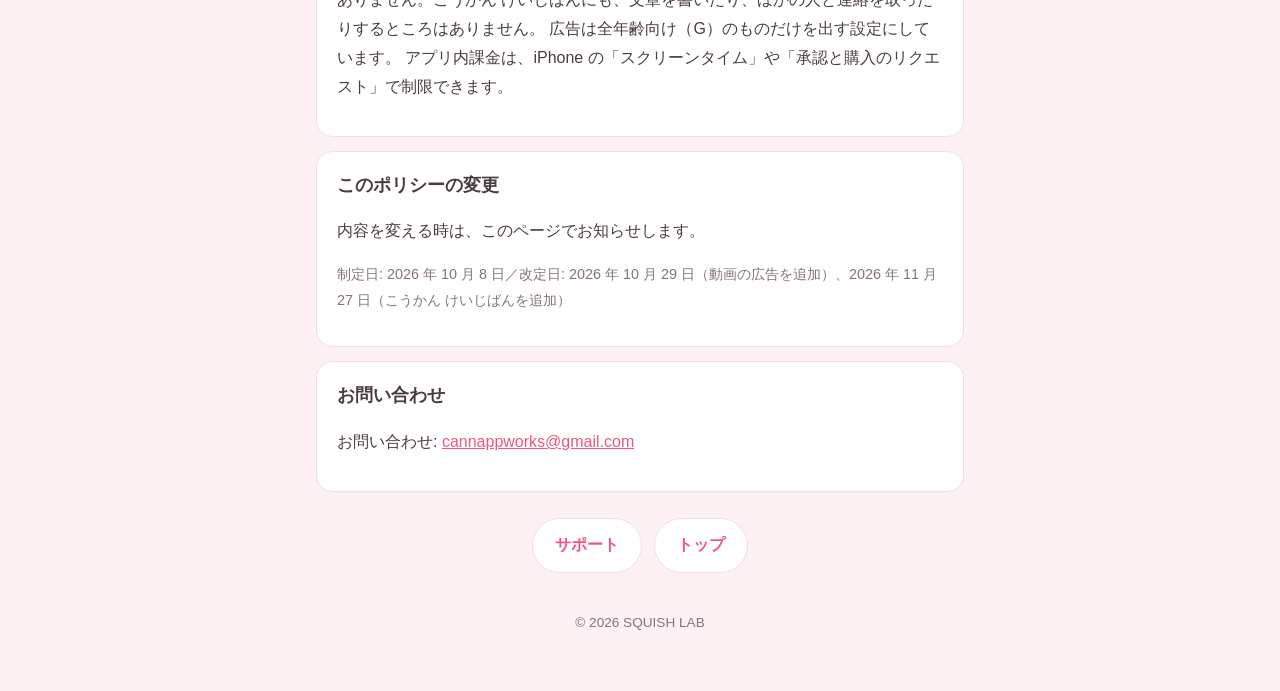
==== commit 40f2a2eb: "プライバシーポリシー: 友だち招待（8 けたのコード・使われた回数・使ったかどうか）を追記 Co-Authored-By: Claude Opus 5.5 <noreply@anthropic.com" ====
--- a/privacy.html
+++ b/privacy.html
@@ -18,7 +18,7 @@
     <h2>開発者が集める情報はありません</h2>
     <p>SQUISH LAB の開発者は、お名前・メールアドレス・位置情報・連絡先などの個人情報を集めません。
       アカウント登録はなく、利用状況の分析（アナリティクス）のしくみも入っていません。
-      開発者のサーバーへ情報を送るのは、「こうかん けいじばん」を使った時だけです（次の「こうかん けいじばん」のとおり）。
+      開発者のサーバーへ情報を送るのは、「こうかん けいじばん」と「友だち招待」を使った時だけです（次の「こうかん けいじばん」「友だち招待」のとおり）。
       また、毎日の無料のガチャなどの日付を正しく数えるために、サーバーに今の時刻をたずねます（この時は何も送らず、何も保存しません）。</p>
     <p>ただし、ガチャの「動画を見て 1 回ひく」のために、Google の広告サービス（AdMob）を使っています。
       その時に Google が受け取る情報は、次の「広告（Google AdMob）」のとおりです。</p>
@@ -39,6 +39,19 @@
       取り下げた募集や期限が切れた募集は、30 日ほどで消します。成立した交換の記録は、持ち物を正しく合わせ直すために残します。
       開発者が IP アドレスを保存することはありませんが、通信を届けるために Cloudflare 社が一時的に扱います。</p>
     <p>これらの情報は、交換の機能を動かすためだけに使い、広告や分析には使わず、ほかの会社に売ったり渡したりしません。</p>
+  </section>
+
+  <section>
+    <h2>友だち招待</h2>
+    <p>「友だち招待」は、8 けたの招待コードを友だちに送り、友だちがそのコードを入れると、ふたりともチケットがもらえる機能です。
+      コードは数字だけで、お名前や連絡先は入りません。コードを送るときは、iPhone の共有シートを使います（どのアプリで、だれに送るかを開発者が知ることはありません）。</p>
+    <p>サーバーに保存するもの:</p>
+    <ul>
+      <li>招待コードと、そのコードが使われた回数</li>
+      <li>コードを使ったかどうか（1 人 1 回だけにするため）。だれかは、上の「こうかん けいじばん」と同じ、アプリが作ったランダムな番号を変換した値で見分けます</li>
+      <li>いたずらを防ぐための、1 日にコードを入れた回数</li>
+    </ul>
+    <p>これらの情報は、招待のチケットを正しく配るためだけに使い、広告や分析には使わず、ほかの会社に売ったり渡したりしません。</p>
   </section>
 
   <section>
